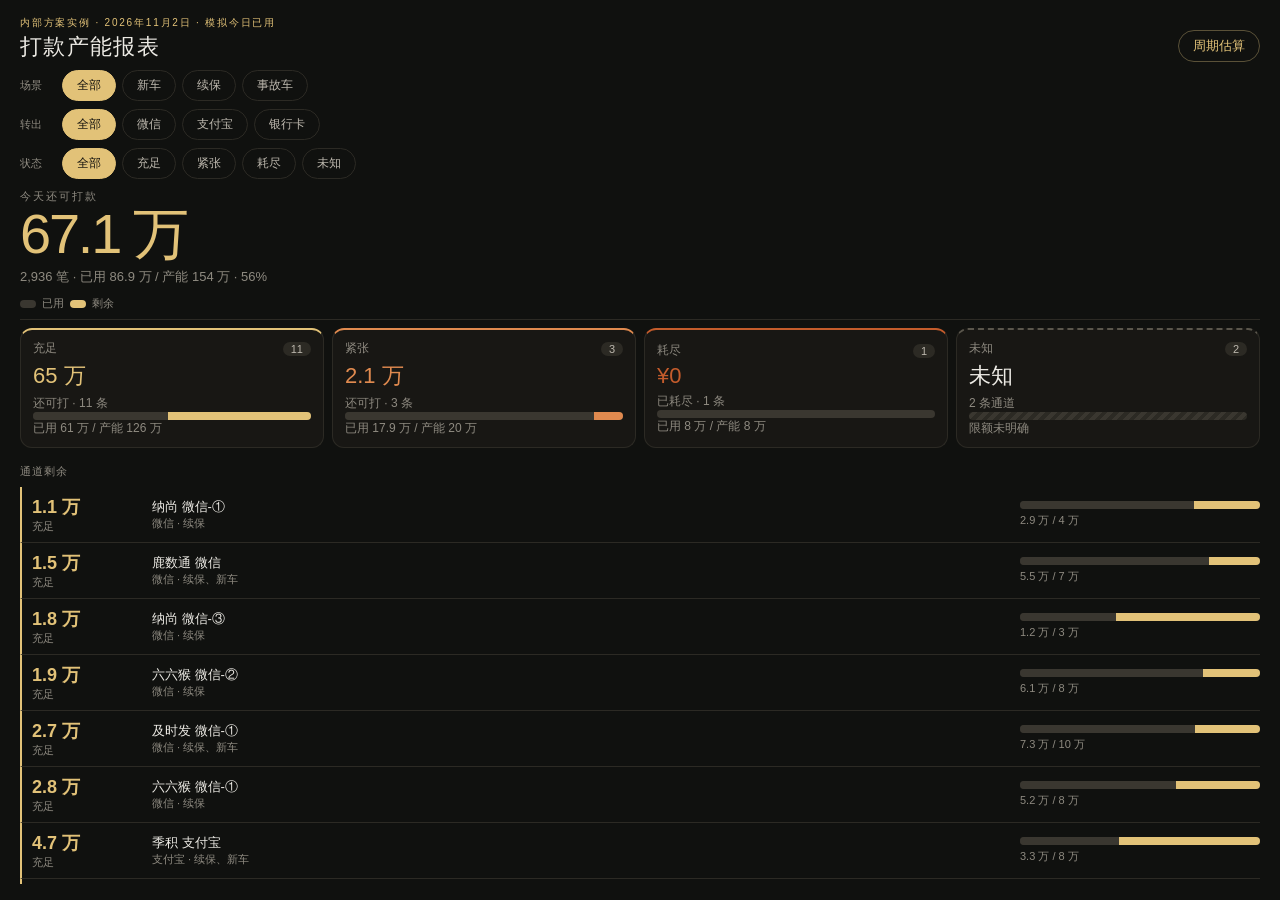
==== capacity.html @ 727f84fb "Publish capacity report with scene, method, and status filters. Co-authored-by: Cursor <cursoragent@" ====
<!DOCTYPE html>
<html lang="zh-CN">
<head>
  <meta charset="UTF-8" />
  <meta name="viewport" content="width=device-width, initial-scale=1" />
  <title>打款产能报表</title>
  <link rel="stylesheet" href="./styles.css?v=15" />
</head>
<body class="page-capacity">
  <header class="top">
    <div>
      <p class="kicker">内部方案实例 · 2026年11月2日 · 模拟今日已用</p>
      <h1>打款产能报表</h1>
    </div>
    <div class="top-actions">
      <a class="text-btn" href="./index.html">周期估算</a>
    </div>
  </header>

  <div class="cap-filters look-chips" id="cap-filters">
    <div class="filter-line">
      <span>场景</span>
      <div class="seg filter">
        <button type="button" data-scene="" class="on">全部</button>
        <button type="button" data-scene="新车">新车</button>
        <button type="button" data-scene="续保">续保</button>
        <button type="button" data-scene="事故车">事故车</button>
      </div>
    </div>
    <div class="filter-line">
      <span>转出</span>
      <div class="seg filter">
        <button type="button" data-method="" class="on">全部</button>
        <button type="button" data-method="微信">微信</button>
        <button type="button" data-method="支付宝">支付宝</button>
        <button type="button" data-method="银行卡">银行卡</button>
      </div>
    </div>
    <div class="filter-line">
      <span>状态</span>
      <div class="seg filter">
        <button type="button" data-status="" class="on">全部</button>
        <button type="button" data-status="充足">充足</button>
        <button type="button" data-status="紧张">紧张</button>
        <button type="button" data-status="耗尽">耗尽</button>
        <button type="button" data-status="未知">未知</button>
      </div>
    </div>
  </div>

  <div id="view" class="cap-view"></div>

  <script src="./capacity.js?v=16"></script>
</body>
</html>
---- styles.css ----
:root {
  --ink: #1c1916;
  --muted: #6b645c;
  --line: #ddd6cc;
  --paper: #f6f2ea;
  --card: #fffcf7;
  --teal: #0f6e6a;
  --warn: #8a3b12;
  --warn-bg: #f8ebe3;
  --fast: #0f6e6a;
  --slow: #8a3b12;
  --font: "PingFang SC", "Hiragino Sans GB", "Noto Sans SC", sans-serif;
}

* { box-sizing: border-box; }
html, body { height: 100%; margin: 0; overflow: hidden; }
body {
  font-family: var(--font);
  color: var(--ink);
  background: var(--paper);
  padding: 16px 20px 16px;
  display: flex;
  flex-direction: column;
  gap: 12px;
}

.top {
  flex: none;
  display: flex;
  justify-content: space-between;
  gap: 16px;
  align-items: flex-end;
}
.kicker {
  margin: 0 0 2px;
  font-size: 11px;
  letter-spacing: 0.08em;
  color: var(--teal);
}
.kicker.light { color: #9ec9c5; }
h1 {
  margin: 0;
  font-size: 22px;
  font-weight: 650;
  letter-spacing: -0.02em;
}

.text-btn {
  font: inherit;
  font-size: 13px;
  color: var(--teal);
  background: none;
  border: 1px solid var(--teal);
  padding: 6px 12px;
  cursor: pointer;
  white-space: nowrap;
}
.text-btn:hover { background: #eef6f5; }

.layout {
  flex: 1;
  min-height: 0;
  display: grid;
  grid-template-columns: 300px minmax(0, 1fr);
  gap: 12px;
  overflow: hidden;
}

.panel {
  background: var(--card);
  border: 1px solid var(--line);
  padding: 12px 14px;
}
.form-panel {
  min-height: 0;
  display: flex;
  flex-direction: column;
  overflow: hidden;
}
.panel h2, .dialog-bar h2 {
  margin: 0 0 8px;
  font-size: 13px;
  font-weight: 650;
  letter-spacing: 0.06em;
}

.seg.filter { display: flex; gap: 6px; margin-bottom: 8px; flex: none; }
.seg.filter button {
  flex: 1;
  font: inherit;
  font-size: 12px;
  border: 1px solid var(--line);
  background: #fff;
  color: var(--ink);
  padding: 6px 6px;
  cursor: pointer;
}
.seg.filter button.on {
  border-color: var(--teal);
  color: var(--teal);
  background: #eef6f5;
}

.grant-list {
  display: flex;
  flex-direction: column;
  gap: 5px;
  min-height: 0;
  overflow: auto;
}
.grant {
  text-align: left;
  font: inherit;
  border: 1px solid var(--line);
  background: #fff;
  padding: 8px 10px;
  cursor: pointer;
  color: inherit;
  width: 100%;
  flex: none;
}
.grant:hover { border-color: #c5ddd9; }
.grant.on {
  border-color: var(--teal);
  background: #f3faf8;
}
.g-top {
  display: flex;
  justify-content: space-between;
  gap: 8px;
  align-items: baseline;
}
.g-top strong { font-size: 13px; font-weight: 650; }
.g-meta {
  margin-top: 2px;
  font-size: 12px;
  color: var(--muted);
}
.status {
  font-size: 11px;
  padding: 1px 6px;
  border: 1px solid currentColor;
  white-space: nowrap;
}
.status.open { color: var(--warn); }
.status.paid { color: var(--teal); }

.results {
  min-width: 0;
  min-height: 0;
  display: flex;
  flex-direction: column;
  gap: 12px;
  overflow: hidden;
}

.user-card {
  flex: none;
  background: #17332f;
  color: #f4faf8;
  padding: 14px 18px 14px;
}
.user-card h2 {
  margin: 2px 0 6px;
  font-size: 26px;
  font-weight: 650;
  letter-spacing: -0.03em;
  line-height: 1.2;
}
.user-card p { margin: 0; }
#user-detail { color: #c5ddd9; font-size: 13px; line-height: 1.45; }

.internal-panel {
  flex: 1;
  min-height: 0;
  overflow: auto;
}

.lock-banner {
  display: flex;
  justify-content: space-between;
  gap: 12px;
  align-items: baseline;
  flex-wrap: wrap;
  padding: 8px 10px;
  background: #eef6f5;
  border: 1px solid #cfe3e0;
  margin-bottom: 10px;
  font-size: 13px;
}
.lock-banner strong { font-size: 14px; }
.lock-banner .meta { color: var(--muted); margin-top: 2px; }

.method-box {
  display: grid;
  grid-template-columns: repeat(auto-fit, minmax(140px, 1fr));
  gap: 8px;
  margin-bottom: 10px;
}
.method-card {
  border: 1px solid var(--line);
  padding: 8px 10px;
  font-size: 13px;
}
.method-card span {
  display: block;
  font-size: 11px;
  color: var(--muted);
  margin-bottom: 2px;
}
.method-card strong { font-size: 16px; }

.warn-banner {
  padding: 8px 10px;
  background: var(--warn-bg);
  color: var(--warn);
  margin-bottom: 10px;
  font-size: 13px;
  line-height: 1.5;
}

.schedule-wrap { margin-bottom: 10px; }
.amt { font-variant-numeric: tabular-nums; font-weight: 600; }
.nowrap { white-space: nowrap; }
.muted { color: var(--muted); }

.table-wrap { overflow: auto; }
table {
  width: 100%;
  border-collapse: collapse;
  font-size: 12px;
}
th, td {
  text-align: left;
  padding: 6px 8px;
  border-bottom: 1px solid var(--line);
  vertical-align: top;
}
th {
  font-size: 11px;
  font-weight: 550;
  color: var(--muted);
  background: #f3eee6;
}
td.num, th.num { font-variant-numeric: tabular-nums; white-space: nowrap; }
tr.locked td { background: #e7f2f0; }
tr.fast td { box-shadow: inset 3px 0 0 var(--fast); }
tr.slow td { box-shadow: inset 3px 0 0 var(--slow); }

.pill {
  display: inline-block;
  font-size: 11px;
  padding: 0 5px;
  border: 1px solid currentColor;
  margin-left: 6px;
  vertical-align: 1px;
}
.pill.fast { color: var(--fast); }
.pill.slow { color: var(--slow); }
.pill.lock { color: var(--teal); }

dialog {
  width: min(860px, calc(100vw - 48px));
  max-height: calc(100vh - 48px);
  border: 1px solid var(--line);
  background: var(--card);
  padding: 16px 18px 18px;
  color: inherit;
}
dialog::backdrop { background: rgb(28 25 22 / 0.45); }
.top-actions { display: flex; gap: 8px; align-items: center; }
a.text-btn { text-decoration: none; display: inline-block; }

.page-capacity { gap: 8px; }
body.page-capacity {
  background: #10110f;
  color: #eceae4;
  --ink: #eceae4;
  --muted: #8e8a80;
  --line: #2c2a24;
  --paper: #10110f;
  --card: #181714;
  --teal: #e2c278;
  --warn: #e08a4f;
  --fast: #e2c278;
  --slow: #e08a4f;
}
body.page-capacity .kicker {
  color: #e2c278;
  letter-spacing: 0.18em;
  text-transform: uppercase;
  font-size: 10px;
}
body.page-capacity h1 {
  font-weight: 500;
  letter-spacing: 0.06em;
}
body.page-capacity .text-btn {
  color: #e2c278;
  border-color: #5a5138;
  background: transparent;
  border-radius: 999px;
  padding: 6px 14px;
}
body.page-capacity .text-btn:hover { background: #241f16; }
body.page-capacity th { background: #181714; }
body.page-capacity .kpi-card.remain {
  background: #181714;
  color: #eceae4;
  border-color: #e2c278;
}
body.page-capacity .kpi-card.remain span,
body.page-capacity .kpi-card.remain em { color: #8e8a80; }
body.page-capacity .kpi-card.remain strong { color: #e2c278; }
body.page-capacity .mx-cell.st-紧张 { background: #2a1c14; }
body.page-capacity .mx-cell.st-耗尽 { background: #2a1612; }
body.page-capacity .mx-cell.st-充足 { background: #1c1a14; }
body.page-capacity .mx-cell.unk-cell,
body.page-capacity .mx-cell.empty-cell { background: #141310; }
body.page-capacity .bar { background: #2c2a24; }
body.page-capacity .bar i.unk {
  background: repeating-linear-gradient(-45deg, #2c2a24, #2c2a24 4px, #3a3730 4px, #3a3730 8px);
}
body.page-capacity tr.locked td { background: #241f16; }
body.page-capacity .seg.filter button {
  font: inherit;
  font-size: 12px;
  border: 1px solid #2c2a24;
  background: transparent;
  color: #bdb8ae;
  padding: 6px 14px;
  cursor: pointer;
  white-space: nowrap;
  border-radius: 999px;
}
body.page-capacity .seg.filter button.on {
  border-color: #e2c278;
  color: #16140f;
  background: #e2c278;
}
.cap-filters.look-chips {
  display: flex;
  flex-direction: column;
  gap: 8px;
}
.filter-line {
  display: flex;
  align-items: center;
  gap: 10px;
  min-width: 0;
}
.filter-line > span {
  flex: none;
  width: 32px;
  font-size: 11px;
  color: #8e8a80;
}
.filter-line .seg.filter { flex: 1; flex-wrap: wrap; margin: 0; }
.cap-view {
  flex: 1;
  min-height: 0;
  display: flex;
  flex-direction: column;
  gap: 8px;
  overflow: hidden;
}
.cap-note {
  flex: none;
  margin: 0;
  font-size: 12px;
  line-height: 1.45;
  color: var(--muted);
  max-width: 1180px;
}
.remain-hero { flex: none; }
.kpi-card.hero { padding: 14px 18px; }
.kpi-card.hero strong { font-size: 36px; letter-spacing: -0.04em; }
.method-remain-grid {
  flex: none;
  display: grid;
  grid-template-columns: repeat(4, minmax(0, 1fr));
  gap: 8px;
}
.method-remain {
  background: var(--card);
  border: 1px solid var(--line);
  padding: 10px 12px;
  font: inherit;
  color: inherit;
  text-align: left;
  width: 100%;
  cursor: pointer;
}
.method-remain.empty { cursor: default; opacity: 0.5; }
.method-remain.on { border-color: var(--teal); }
.method-remain span, .method-remain em, .method-remain p {
  display: block;
  font-size: 12px;
  color: var(--muted);
  font-style: normal;
  margin: 0;
}
.method-remain .st-head {
  display: flex;
  justify-content: space-between;
  align-items: center;
  gap: 8px;
}
.method-remain .st-head i {
  font-style: normal;
  font-size: 11px;
  background: #2c2a24;
  color: #bdb8ae;
  border-radius: 999px;
  padding: 1px 8px;
}
.method-remain strong {
  display: block;
  font-size: 22px;
  margin: 4px 0;
}
.bar-panel {
  flex: 1;
  min-height: 0;
  display: flex;
  flex-direction: column;
  overflow: hidden;
}
.bar-list { flex: 1; overflow: auto; }
.bar-row {
  display: grid;
  grid-template-columns: 108px minmax(160px, 1fr) minmax(120px, 240px);
  gap: 12px;
  align-items: center;
  padding: 8px 0;
  border-bottom: 1px solid var(--line);
}
.bar-name { font-size: 13px; }
.bar-name em { display: block; font-style: normal; font-size: 11px; color: var(--muted); }
.bar-left { text-align: left; font-size: 18px; font-weight: 650; font-variant-numeric: tabular-nums; }
.bar-left em { display: block; font-style: normal; font-size: 11px; font-weight: 400; color: var(--muted); }
.bar-track em { display: block; font-style: normal; font-size: 11px; color: var(--muted); margin-top: 4px; }
.bar.wide { width: auto; height: 8px; }
.mx-panel { flex: none; }
.mx-grid {
  display: grid;
  grid-template-columns: 72px repeat(3, minmax(0, 1fr));
  gap: 6px;
}
.mx-head, .mx-corner {
  font-size: 12px;
  color: var(--muted);
  padding: 6px 4px;
}
.mx-head.row { display: flex; align-items: center; }
.mx-cell {
  border: 1px solid var(--line);
  padding: 8px 10px;
  min-height: 88px;
}
.mx-cell span, .mx-cell em, .mx-cell p {
  display: block;
  font-size: 11px;
  color: var(--muted);
  margin: 0;
}
.mx-cell strong { display: block; font-size: 20px; margin: 4px 0 2px; }
.mx-cell.st-紧张 { background: #f8ebe3; }
.mx-cell.st-耗尽 { background: #f3e2d8; }
.mx-cell.st-充足 { background: #f3faf8; }
.mx-cell.unk-cell, .mx-cell.empty-cell { background: #f6f2ea; }
.cap-table-panel.slim { min-height: 140px; }
.board-sum {
  flex: none;
  margin: 0;
  font-size: 13px;
  color: var(--muted);
}
.board {
  flex: 1;
  min-height: 0;
  display: grid;
  grid-template-columns: repeat(4, minmax(0, 1fr));
  gap: 8px;
}
.board-col {
  background: var(--card);
  border: 1px solid var(--line);
  display: flex;
  flex-direction: column;
  min-height: 0;
  overflow: hidden;
}
.board-col h2 { padding: 10px 10px 6px; }
.board-stack { flex: 1; overflow: auto; padding: 0 8px 8px; display: flex; flex-direction: column; gap: 6px; }
.board-card {
  border: 1px solid var(--line);
  padding: 8px 8px 6px;
  background: #fff;
}
.board-card .left-num { display: block; font-size: 16px; margin: 4px 0 2px; }
.board-col.st-紧张 h2, .board-col.st-耗尽 h2 { color: var(--warn); }
.board-col.st-充足 h2 { color: var(--teal); }
.board-col.st-未知 h2 { color: var(--muted); }
.cap-filters {
  flex: none;
  display: flex;
  gap: 10px;
  flex-wrap: wrap;
}
.cap-filters .seg { margin: 0; width: auto; }
.cap-filters .seg button {
  flex: none;
  white-space: nowrap;
  padding: 6px 12px;
}
.kpi {
  flex: none;
  display: grid;
  grid-template-columns: repeat(4, minmax(0, 1fr));
  gap: 8px;
  max-width: 1180px;
}
.kpi-card {
  background: var(--card);
  border: 1px solid var(--line);
  padding: 10px 12px 8px;
}
.kpi-card span {
  display: block;
  font-size: 11px;
  color: var(--muted);
}
.kpi-card strong {
  display: block;
  margin: 4px 0 2px;
  font-size: 22px;
  font-weight: 650;
  letter-spacing: -0.03em;
}
.kpi-card em {
  font-style: normal;
  font-size: 11px;
  color: var(--muted);
}
.kpi-card.remain { background: #17332f; color: #f4faf8; border-color: #17332f; }
.kpi-card.remain span, .kpi-card.remain em { color: #9ec9c5; }

.break-grid {
  flex: none;
  display: grid;
  grid-template-columns: 1fr 1fr;
  gap: 8px;
  min-height: 0;
  max-width: 1180px;
}
.break-grid .panel { padding: 10px 12px; }
.cap-foot { margin: 6px 0 0; font-size: 11px; }
.cap-table-panel {
  flex: 1;
  min-height: 0;
  display: flex;
  flex-direction: column;
  max-width: 1180px;
  overflow: hidden;
}
.cap-table-panel .table-wrap { flex: 1; min-height: 0; }

.bar {
  height: 6px;
  background: #efe8dc;
  margin-bottom: 4px;
  width: 88px;
}
.bar i { display: block; height: 100%; background: var(--teal); }
.bar i.tight { background: var(--warn); }
.bar i.empty { background: #5c2210; width: 100% !important; }
.bar i.unk { width: 100%; background: repeating-linear-gradient(-45deg, #efe8dc, #efe8dc 4px, #e4d7c6 4px, #e4d7c6 8px); }
.st-label { font-size: 11px; }
.st-耗尽 .st-label { color: var(--warn); }
.st-紧张 .st-label { color: var(--warn); }
.st-充足 .st-label { color: var(--teal); }
.st-未知 td { color: var(--muted); }

@media (max-width: 960px) {
  .kpi, .break-grid { grid-template-columns: 1fr 1fr; }
}
@media (max-width: 860px) {
  .kpi { grid-template-columns: 1fr 1fr; }
  .break-grid { grid-template-columns: 1fr; }
}
.dialog-bar {
  display: flex;
  justify-content: space-between;
  gap: 16px;
  align-items: flex-start;
  margin-bottom: 12px;
}
.dialog-bar p {
  margin: 0;
  font-size: 12px;
  color: var(--muted);
}

.split-bar {
  display: flex;
  height: 8px;
  width: 100%;
  min-width: 0;
  background: #efe8dc;
  overflow: hidden;
}
.split-bar .used,
.split-bar .rest {
  height: 100%;
  min-width: 0;
  flex: 0 1 0;
}
.split-bar .used { background: #cbbfae; }
.split-bar .rest { background: var(--teal); }
.split-bar .rest.tight { background: var(--warn); min-width: 4px; }
.split-bar .rest.gone { flex: 0 0 0 !important; min-width: 0; }
.split-bar .unk {
  flex: 1;
  background: repeating-linear-gradient(-45deg, #efe8dc, #efe8dc 4px, #e4d7c6 4px, #e4d7c6 8px);
}

body[data-style="remain"] .remain-hero {
  padding: 2px 0 8px;
  border-bottom: 1px solid #2c2a24;
}
body[data-style="remain"] .hero-kicker {
  margin: 0;
  font-size: 11px;
  letter-spacing: 0.18em;
  text-transform: uppercase;
  color: #8e8a80;
}
body[data-style="remain"] .hero-num {
  margin: 2px 0 6px;
  font-size: 56px;
  font-weight: 500;
  letter-spacing: -0.04em;
  color: #e2c278;
  font-variant-numeric: tabular-nums;
  line-height: 1;
}
body[data-style="remain"] .hero-sub {
  margin: 0;
  font-size: 13px;
  color: #8e8a80;
}
body[data-style="remain"] .hero-legend {
  margin: 10px 0 0;
  font-size: 11px;
  color: #8e8a80;
  display: flex;
  align-items: center;
  gap: 6px;
}
body[data-style="remain"] .hero-legend i {
  display: inline-block;
  width: 16px;
  height: 8px;
  border-radius: 99px;
}
body[data-style="remain"] .hero-legend .lg-used { background: #3a3730; }
body[data-style="remain"] .hero-legend .lg-rest { background: #e2c278; }
body[data-style="remain"] .method-remain {
  background: #181714;
  border: 1px solid #2c2a24;
  border-radius: 12px;
  border-top-width: 2px;
}
body[data-style="remain"] .method-remain:hover:not(:disabled) { background: #1c1a16; }
body[data-style="remain"] .method-remain.st-充足 { border-top-color: #e2c278; }
body[data-style="remain"] .method-remain.st-紧张 { border-top-color: #e08a4f; }
body[data-style="remain"] .method-remain.st-耗尽 { border-top-color: #c45c2c; }
body[data-style="remain"] .method-remain.st-未知 { border-top-style: dashed; border-top-color: #5a564c; }
body[data-style="remain"] .method-remain.on { background: #1c1a16; }
body[data-style="remain"] .method-remain.st-耗尽.on { border-color: #c45c2c; }
body[data-style="remain"] .method-remain.st-紧张.on { border-color: #e08a4f; }
body[data-style="remain"] .method-remain.st-充足.on { border-color: #e2c278; }
body[data-style="remain"] .method-remain.st-未知.on { border-color: #5a564c; border-top-style: dashed; }
body[data-style="remain"] .method-remain.on .st-head i { background: #3a3730; color: #eceae4; }
body[data-style="remain"] .method-remain strong {
  color: #eceae4;
  font-weight: 500;
  font-variant-numeric: tabular-nums;
}
body[data-style="remain"] .method-remain.st-紧张 strong,
body[data-style="remain"] .bar-row.st-紧张 .bar-left { color: #e08a4f; }
body[data-style="remain"] .method-remain.st-耗尽 strong,
body[data-style="remain"] .bar-row.st-耗尽 .bar-left { color: #c45c2c; }
body[data-style="remain"] .method-remain.st-充足 strong,
body[data-style="remain"] .bar-row.st-充足 .bar-left { color: #e2c278; }
body[data-style="remain"] .bar-panel {
  background: transparent;
  border: 0;
  padding: 8px 0 0;
}
body[data-style="remain"] .bar-panel h2 {
  display: flex;
  align-items: center;
  gap: 10px;
  color: #8e8a80;
  font-weight: 500;
  letter-spacing: 0.08em;
  text-transform: uppercase;
  font-size: 11px;
}
body[data-style="remain"] .clear-status {
  font: inherit;
  font-size: 11px;
  letter-spacing: 0;
  text-transform: none;
  color: #e2c278;
  background: none;
  border: 0;
  cursor: pointer;
  padding: 0;
}
body[data-style="remain"] .clear-status:hover { color: #eceae4; }
body[data-style="remain"] .bar-row {
  border-bottom-color: #2c2a24;
  padding-left: 10px;
  border-left: 2px solid transparent;
}
body[data-style="remain"] .bar-row.st-耗尽 { border-left-color: #c45c2c; }
body[data-style="remain"] .bar-row.st-紧张 { border-left-color: #e08a4f; }
body[data-style="remain"] .bar-row.st-充足 { border-left-color: #e2c278; }
body[data-style="remain"] .bar-row.st-未知 { border-left-color: #5a564c; }
body[data-style="remain"] .split-bar {
  background: #2c2a24;
  height: 8px;
  border-radius: 99px;
}
body[data-style="remain"] .split-bar .used { background: #3a3730; }
body[data-style="remain"] .split-bar .rest { background: #e2c278; }
body[data-style="remain"] .split-bar .rest.tight { background: #e08a4f; }
body[data-style="remain"] .split-bar .unk {
  background: repeating-linear-gradient(-45deg, #2c2a24, #2c2a24 4px, #3a3730 4px, #3a3730 8px);
}

body[data-style="board"] .board-sum {
  display: flex;
  align-items: baseline;
  gap: 12px;
  font-size: 13px;
  color: #8e8a80;
}
body[data-style="board"] .board-sum b {
  font-size: 22px;
  color: #e2c278;
  font-weight: 500;
  font-variant-numeric: tabular-nums;
}
body[data-style="board"] .board { gap: 10px; }
body[data-style="board"] .board-col {
  background: #181714;
  border: 1px solid #2c2a24;
  border-radius: 14px;
  overflow: hidden;
}
body[data-style="board"] .board-col h2 {
  display: flex;
  justify-content: space-between;
  align-items: center;
  margin: 0;
  padding: 12px 14px;
  font-size: 13px;
  letter-spacing: 0.04em;
  font-weight: 550;
}
body[data-style="board"] .board-col h2 em {
  font-style: normal;
  font-size: 12px;
  background: rgb(255 255 255 / 0.12);
  border-radius: 999px;
  padding: 1px 8px;
}
body[data-style="board"] .board-col.st-耗尽 h2 { background: #3d1f1a; color: #f6d4ca; }
body[data-style="board"] .board-col.st-紧张 h2 { background: #4a2a14; color: #ffd2b0; }
body[data-style="board"] .board-col.st-充足 h2 { background: #2a2416; color: #e2c278; }
body[data-style="board"] .board-col.st-未知 h2 { background: #1c1c1c; color: #bdb8ae; }
body[data-style="board"] .board-stack {
  background: #141310;
  padding: 8px;
}
body[data-style="board"] .board-card {
  border: 1px solid #2c2a24;
  background: #1c1a16;
  border-radius: 12px;
  padding: 12px;
}
body[data-style="board"] .board-card .g-top span {
  font-size: 11px;
  background: #2c2a24;
  border-radius: 999px;
  padding: 2px 8px;
  color: #bdb8ae;
}
body[data-style="board"] .board-card .left-num {
  font-size: 22px;
  font-weight: 500;
  letter-spacing: -0.03em;
  font-variant-numeric: tabular-nums;
}
body[data-style="board"] .board-card .left-cap {
  margin: 0 0 8px;
  font-size: 11px;
  color: #8e8a80;
}
body[data-style="board"] .board-card .cap-line { margin: 0; }
body[data-style="board"] .board-col.st-耗尽 .left-num { color: #c45c2c; }
body[data-style="board"] .board-col.st-紧张 .left-num { color: #e08a4f; }
body[data-style="board"] .board-col.st-充足 .left-num { color: #e2c278; }
body[data-style="board"] .split-bar {
  height: 6px;
  border-radius: 99px;
  background: #2c2a24;
  margin: 2px 0 6px;
}
body[data-style="board"] .split-bar .used { background: #3a3730; }
body[data-style="board"] .split-bar .rest { background: #e2c278; }
body[data-style="board"] .split-bar .rest.tight { background: #e08a4f; }
body[data-style="board"] .split-bar .unk {
  background: repeating-linear-gradient(-45deg, #2c2a24, #2c2a24 4px, #3a3730 4px, #3a3730 8px);
}
@media (max-width: 1180px) {
  body[data-style="board"] .board {
    grid-template-columns: 1fr 1fr;
  }
}
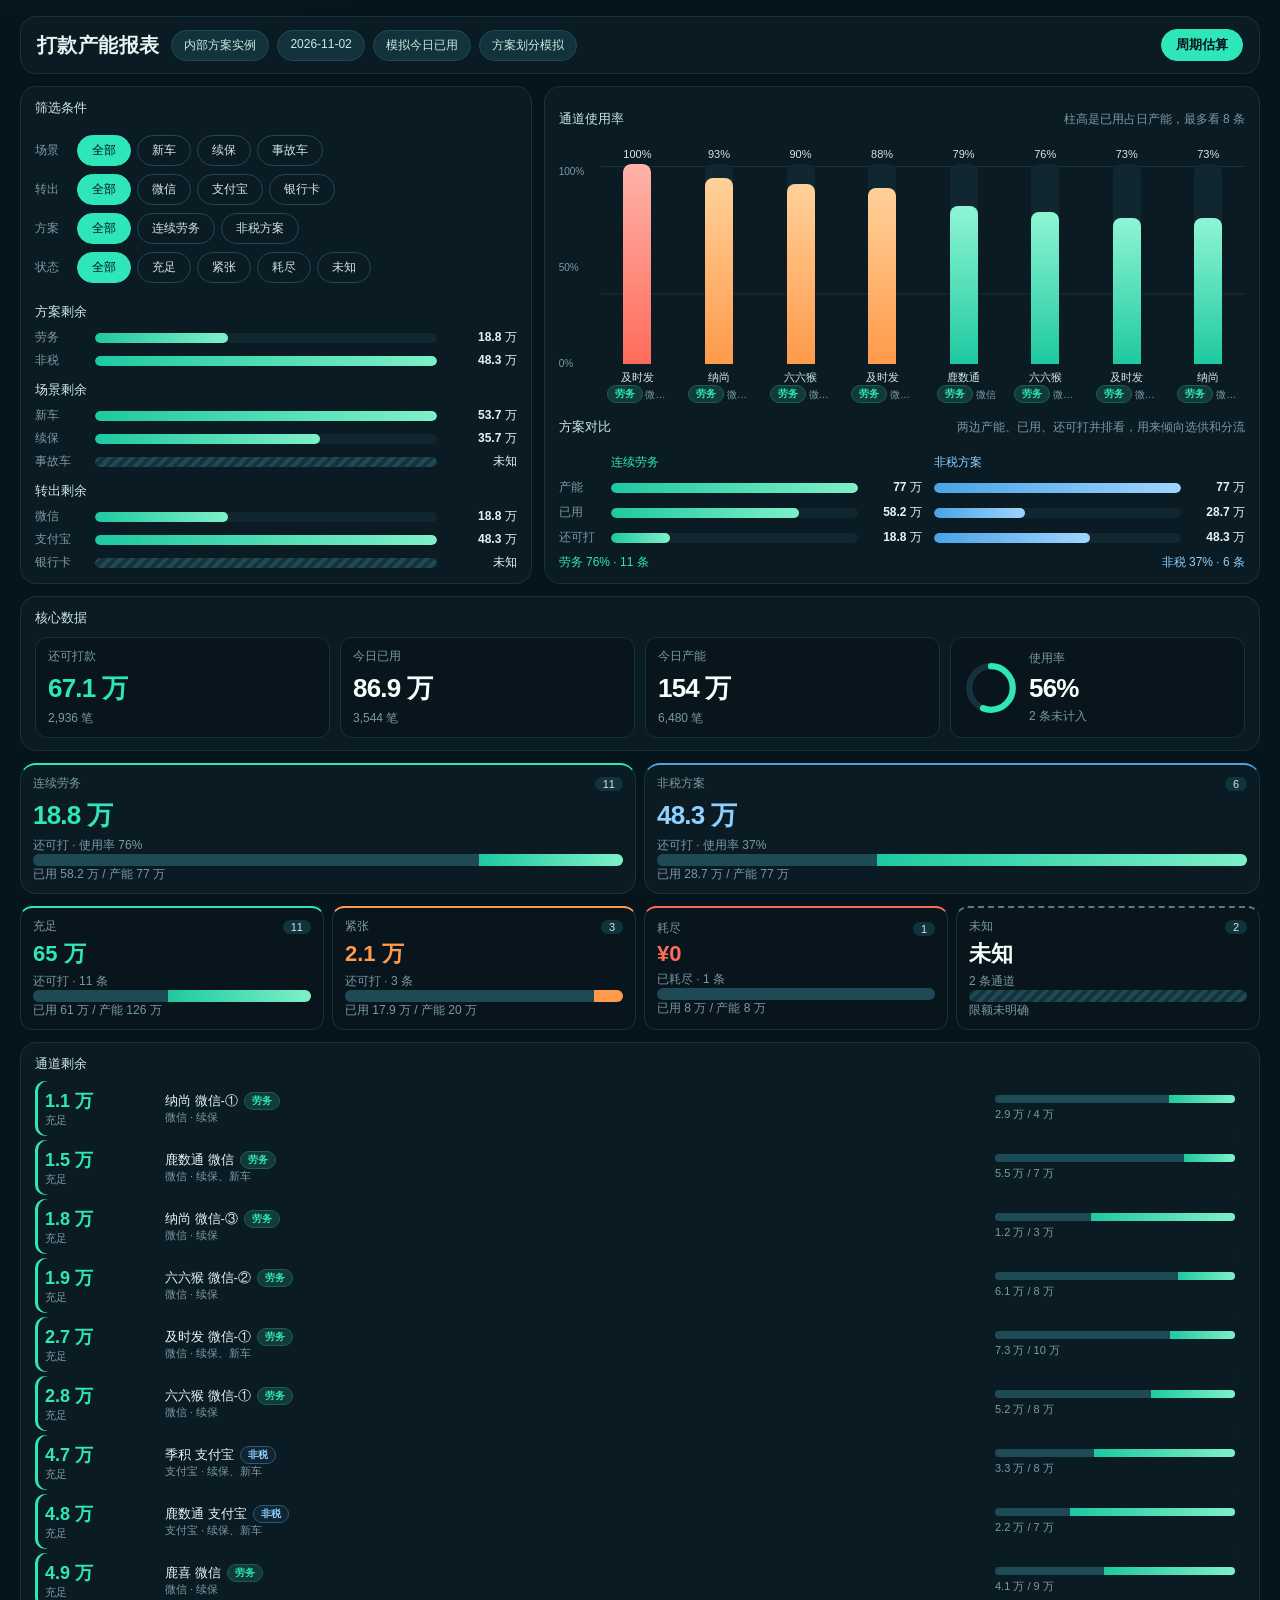
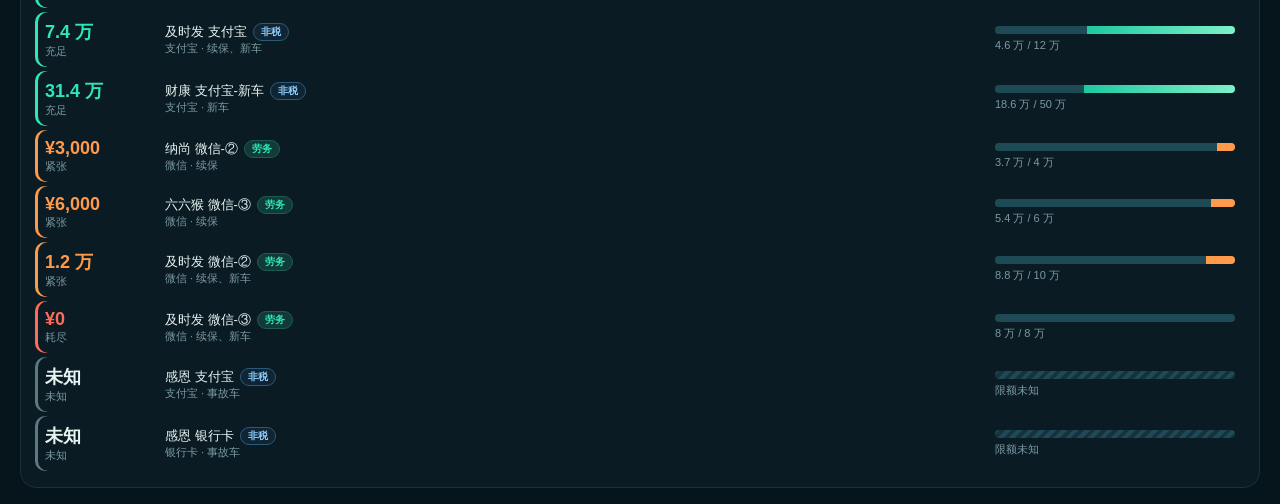
==== commit dae4255b: "Publish scheme tags, comparison charts, and aligned capacity layout." ====
--- a/capacity.html
+++ b/capacity.html
@@ -4,20 +4,23 @@
   <meta charset="UTF-8" />
   <meta name="viewport" content="width=device-width, initial-scale=1" />
   <title>打款产能报表</title>
-  <link rel="stylesheet" href="./styles.css?v=15" />
+  <link rel="stylesheet" href="./styles.css?v=25" />
 </head>
 <body class="page-capacity">
-  <header class="top">
-    <div>
-      <p class="kicker">内部方案实例 · 2026年11月2日 · 模拟今日已用</p>
-      <h1>打款产能报表</h1>
+  <header class="dash-top">
+    <h1>打款产能报表</h1>
+    <div class="dash-pills">
+      <span>内部方案实例</span>
+      <span>2026-11-02</span>
+      <span>模拟今日已用</span>
+      <span>方案划分模拟</span>
     </div>
-    <div class="top-actions">
-      <a class="text-btn" href="./index.html">周期估算</a>
-    </div>
+    <a class="text-btn" href="./index.html">周期估算</a>
   </header>
 
-  <div class="cap-filters look-chips" id="cap-filters">
+  <div class="dash-row">
+  <section class="dash-card cap-filters look-chips" id="cap-filters">
+    <p class="dash-label">筛选条件</p>
     <div class="filter-line">
       <span>场景</span>
       <div class="seg filter">
@@ -37,6 +40,14 @@
       </div>
     </div>
     <div class="filter-line">
+      <span>方案</span>
+      <div class="seg filter">
+        <button type="button" data-scheme="" class="on">全部</button>
+        <button type="button" data-scheme="连续劳务">连续劳务</button>
+        <button type="button" data-scheme="非税方案">非税方案</button>
+      </div>
+    </div>
+    <div class="filter-line">
       <span>状态</span>
       <div class="seg filter">
         <button type="button" data-status="" class="on">全部</button>
@@ -46,10 +57,13 @@
         <button type="button" data-status="未知">未知</button>
       </div>
     </div>
+    <div id="cap-split"></div>
+  </section>
+  <section class="dash-card" id="cap-chart"></section>
   </div>
 
   <div id="view" class="cap-view"></div>
 
-  <script src="./capacity.js?v=16"></script>
+  <script src="./capacity.js?v=25"></script>
 </body>
 </html>
--- a/styles.css
+++ b/styles.css
@@ -271,72 +271,421 @@
 .top-actions { display: flex; gap: 8px; align-items: center; }
 a.text-btn { text-decoration: none; display: inline-block; }
 
-.page-capacity { gap: 8px; }
+.page-capacity { gap: 12px; }
+html:has(body.page-capacity) {
+  height: auto;
+  overflow: auto;
+}
 body.page-capacity {
-  background: #10110f;
-  color: #eceae4;
-  --ink: #eceae4;
-  --muted: #8e8a80;
-  --line: #2c2a24;
-  --paper: #10110f;
-  --card: #181714;
-  --teal: #e2c278;
-  --warn: #e08a4f;
-  --fast: #e2c278;
-  --slow: #e08a4f;
-}
-body.page-capacity .kicker {
-  color: #e2c278;
-  letter-spacing: 0.18em;
-  text-transform: uppercase;
-  font-size: 10px;
-}
-body.page-capacity h1 {
-  font-weight: 500;
-  letter-spacing: 0.06em;
+  height: auto;
+  min-height: 100%;
+  overflow: auto;
+  background:
+    radial-gradient(900px 420px at 12% -10%, #123a44 0%, transparent 55%),
+    #06141c;
+  color: #e8f4f2;
+  --ink: #e8f4f2;
+  --muted: #7a9aa3;
+  --line: #16323c;
+  --paper: #06141c;
+  --card: #0b1b24;
+  --teal: #2ee6b8;
+  --warn: #ff9a4a;
+  --fast: #2ee6b8;
+  --slow: #ff9a4a;
+}
+body.page-capacity .dash-top {
+  flex: none;
+  display: flex;
+  align-items: center;
+  gap: 12px;
+  background: #0b1b24;
+  border: 1px solid #16323c;
+  border-radius: 16px;
+  padding: 12px 16px;
+}
+body.page-capacity .dash-top h1 {
+  margin: 0;
+  font-size: 20px;
+  font-weight: 650;
+  letter-spacing: 0.02em;
+}
+body.page-capacity .dash-pills {
+  display: flex;
+  flex-wrap: wrap;
+  gap: 8px;
+  flex: 1;
+}
+body.page-capacity .dash-pills span {
+  font-size: 12px;
+  color: #cfe8e4;
+  background: #12333c;
+  border: 1px solid #1d4a55;
+  border-radius: 999px;
+  padding: 6px 12px;
 }
 body.page-capacity .text-btn {
-  color: #e2c278;
-  border-color: #5a5138;
-  background: transparent;
+  color: #06141c;
+  border-color: #2ee6b8;
+  background: #2ee6b8;
   border-radius: 999px;
   padding: 6px 14px;
-}
-body.page-capacity .text-btn:hover { background: #241f16; }
-body.page-capacity th { background: #181714; }
+  font-weight: 600;
+}
+body.page-capacity .text-btn:hover { background: #5ff0cc; }
+body.page-capacity .dash-card {
+  background: #0b1b24;
+  border: 1px solid #16323c;
+  border-radius: 16px;
+  padding: 12px 14px;
+}
+body.page-capacity .dash-label {
+  margin: 0 0 10px;
+  font-size: 13px;
+  color: #cfe8e4;
+}
+body.page-capacity .dash-kpi-grid {
+  display: grid;
+  grid-template-columns: repeat(4, minmax(0, 1fr));
+  gap: 10px;
+}
+body.page-capacity .dash-kpi-grid article {
+  background: #08151c;
+  border: 1px solid #16323c;
+  border-radius: 12px;
+  padding: 10px 12px;
+}
+body.page-capacity .dash-kpi-grid span,
+body.page-capacity .dash-kpi-grid em {
+  display: block;
+  font-size: 12px;
+  color: #7a9aa3;
+  font-style: normal;
+}
+body.page-capacity .dash-kpi-grid strong {
+  display: block;
+  margin: 6px 0 4px;
+  font-size: 26px;
+  font-weight: 650;
+  letter-spacing: -0.03em;
+  font-variant-numeric: tabular-nums;
+  color: #f4fffc;
+}
+body.page-capacity .dash-kpi-grid article:first-child strong { color: #2ee6b8; }
+body.page-capacity .dash-row {
+  flex: none;
+  display: grid;
+  grid-template-columns: minmax(280px, 1fr) minmax(360px, 1.4fr);
+  gap: 12px;
+  min-height: 0;
+}
+body.page-capacity .dash-row > .dash-card { min-height: 0; }
+body.page-capacity .dash-row { align-items: stretch; }
+body.page-capacity #cap-filters { height: max-content; }
+body.page-capacity #cap-chart {
+  display: grid;
+  grid-template-rows: minmax(168px, 1fr) auto;
+  min-height: 0;
+}
+body.page-capacity #cap-chart .chart-block {
+  display: flex;
+  flex-direction: column;
+  min-height: 0;
+}
+body.page-capacity #cap-split { margin-top: 4px; }
+body.page-capacity #cap-split .chart-sub:first-child { margin-top: 8px; }
+body.page-capacity .kpi-rate {
+  display: flex;
+  align-items: center;
+  gap: 10px;
+}
+body.page-capacity .donut {
+  width: 56px;
+  height: 56px;
+  flex: none;
+  transform: rotate(-90deg);
+}
+body.page-capacity .donut-bg,
+body.page-capacity .donut-val {
+  fill: none;
+  stroke-width: 4;
+}
+body.page-capacity .donut-bg { stroke: #16323c; }
+body.page-capacity .donut-val {
+  stroke: #2ee6b8;
+  stroke-linecap: round;
+}
+body.page-capacity .chart-head {
+  display: flex;
+  justify-content: space-between;
+  align-items: baseline;
+  gap: 12px;
+  flex: none;
+}
+body.page-capacity .chart-head .dash-label { margin: 0; }
+body.page-capacity .chart-head .muted { font-size: 12px; }
+body.page-capacity .chart-sub { margin: 12px 0 8px; }
+body.page-capacity .vbars-wrap {
+  display: grid;
+  grid-template-columns: 36px 1fr;
+  gap: 6px;
+  flex: 1 1 auto;
+  height: auto;
+  min-height: 168px;
+  margin: 8px 0 4px;
+}
+body.page-capacity .vbars-y {
+  display: flex;
+  flex-direction: column;
+  justify-content: space-between;
+  font-size: 10px;
+  color: #7a9aa3;
+  padding: 18px 0 34px;
+}
+body.page-capacity .vbars {
+  display: flex;
+  align-items: stretch;
+  gap: 8px;
+  min-width: 0;
+  background-image: linear-gradient(#16323c 1px, transparent 1px);
+  background-size: 100% 50%;
+  background-position: 0 18px;
+}
+body.page-capacity .vbar {
+  flex: 1;
+  min-width: 0;
+  display: flex;
+  flex-direction: column;
+  align-items: center;
+}
+body.page-capacity .vbar span {
+  font-size: 11px;
+  color: #cfe8e4;
+  margin-bottom: 4px;
+}
+body.page-capacity .vbar-col {
+  flex: 1;
+  width: 28px;
+  background: #102630;
+  border-radius: 8px 8px 0 0;
+  display: flex;
+  align-items: flex-end;
+  overflow: hidden;
+}
+body.page-capacity .vbar-col i {
+  display: block;
+  width: 100%;
+  background: linear-gradient(180deg, #8ff5d4, #1ec9a0);
+  border-radius: 8px 8px 0 0;
+}
+body.page-capacity .vbar.sch-连续劳务 .vbar-col i { background: linear-gradient(180deg, #8ff5d4, #1ec9a0); }
+body.page-capacity .vbar.sch-非税方案 .vbar-col i { background: linear-gradient(180deg, #9fd4ff, #4aa3e6); }
+body.page-capacity .vbar.st-紧张.sch-连续劳务 .vbar-col i { background: linear-gradient(180deg, #ffd19a, #ff9a4a); }
+body.page-capacity .vbar.st-紧张.sch-非税方案 .vbar-col i { background: linear-gradient(180deg, #9fd4ff, #4aa3e6); }
+body.page-capacity .vbar.st-耗尽 .vbar-col i { background: linear-gradient(180deg, #ffb3aa, #ff6b5a); }
+body.page-capacity .vbar em,
+body.page-capacity .vbar b {
+  display: block;
+  font-style: normal;
+  font-weight: 400;
+  text-align: center;
+  max-width: 100%;
+  overflow: hidden;
+  text-overflow: ellipsis;
+  white-space: nowrap;
+}
+body.page-capacity .vbar em { margin-top: 6px; font-size: 11px; color: #cfe8e4; }
+body.page-capacity .vbar b { font-size: 10px; color: #7a9aa3; }
+body.page-capacity .hbar-list { display: flex; flex-direction: column; gap: 6px; }
+body.page-capacity .hbar {
+  display: grid;
+  grid-template-columns: 52px 1fr 72px;
+  gap: 8px;
+  align-items: center;
+  font-size: 12px;
+}
+body.page-capacity .hbar span { color: #7a9aa3; }
+body.page-capacity .hbar strong {
+  text-align: right;
+  font-weight: 550;
+  font-variant-numeric: tabular-nums;
+}
+body.page-capacity .hbar-track {
+  height: 10px;
+  background: #102630;
+  border-radius: 99px;
+  overflow: hidden;
+}
+body.page-capacity .hbar-track i {
+  display: block;
+  height: 100%;
+  background: linear-gradient(90deg, #1ec9a0, #7ff0c8);
+  border-radius: 99px;
+}
+body.page-capacity .hbar.st-紧张 .hbar-track i { background: #ff9a4a; }
+body.page-capacity .hbar.st-耗尽 .hbar-track i { background: #ff6b5a; }
+body.page-capacity .hbar.st-未知 .hbar-track i.unk {
+  width: 100%;
+  background: repeating-linear-gradient(-45deg, #16323c, #16323c 4px, #1d4a55 4px, #1d4a55 8px);
+}
+body[data-style="remain"] .method-remain .split-bar,
+body.page-capacity .scheme-card .split-bar { height: 12px; }
+body.page-capacity .scheme-tag {
+  display: inline-block;
+  margin-left: 6px;
+  padding: 1px 7px;
+  border-radius: 999px;
+  font-size: 10px;
+  font-style: normal;
+  font-weight: 600;
+  line-height: 1.4;
+  vertical-align: 1px;
+}
+body.page-capacity .scheme-tag.sch-连续劳务 {
+  color: #2ee6b8;
+  background: #123a36;
+  border: 1px solid #1d5c52;
+}
+body.page-capacity .scheme-tag.sch-非税方案 {
+  color: #8fd0ff;
+  background: #102433;
+  border: 1px solid #2a5a78;
+}
+body.page-capacity .scheme-card-grid {
+  flex: none;
+  display: grid;
+  grid-template-columns: 1fr 1fr;
+  gap: 8px;
+}
+body.page-capacity .scheme-card {
+  background: #0b1b24;
+  border: 1px solid #16323c;
+  border-radius: 16px;
+  padding: 10px 12px;
+  font: inherit;
+  color: inherit;
+  text-align: left;
+  width: 100%;
+  cursor: pointer;
+}
+body.page-capacity .scheme-card.empty { cursor: default; opacity: 0.5; }
+body.page-capacity .scheme-card.sch-连续劳务 { border-top: 2px solid #2ee6b8; }
+body.page-capacity .scheme-card.sch-非税方案 { border-top: 2px solid #4aa3e6; }
+body.page-capacity .scheme-card.on.sch-连续劳务 { box-shadow: inset 0 0 0 1px #2ee6b8; }
+body.page-capacity .scheme-card.on.sch-非税方案 { box-shadow: inset 0 0 0 1px #4aa3e6; }
+body.page-capacity .scheme-card .st-head,
+body.page-capacity .scheme-card em,
+body.page-capacity .scheme-card p {
+  display: flex;
+  justify-content: space-between;
+  align-items: center;
+  gap: 8px;
+  margin: 0;
+  font-size: 12px;
+  font-style: normal;
+  color: #7a9aa3;
+}
+body.page-capacity .scheme-card .st-head i {
+  font-style: normal;
+  font-size: 11px;
+  background: #12333c;
+  color: #cfe8e4;
+  border-radius: 999px;
+  padding: 1px 8px;
+}
+body.page-capacity .scheme-card strong {
+  display: block;
+  margin: 6px 0 4px;
+  font-size: 26px;
+  font-weight: 650;
+  letter-spacing: -0.03em;
+  font-variant-numeric: tabular-nums;
+}
+body.page-capacity .scheme-card.sch-连续劳务 strong { color: #2ee6b8; }
+body.page-capacity .scheme-card.sch-非税方案 strong { color: #8fd0ff; }
+body.page-capacity .scheme-card em,
+body.page-capacity .scheme-card p { display: block; }
+body.page-capacity .scheme-pair { display: flex; flex-direction: column; gap: 8px; margin-top: 6px; flex: none; }
+body.page-capacity .scheme-rate { flex: none; }
+body.page-capacity .pair-row {
+  display: grid;
+  grid-template-columns: 44px 1fr;
+  gap: 8px;
+  align-items: center;
+  font-size: 12px;
+}
+body.page-capacity .pair-row > span { color: #7a9aa3; }
+body.page-capacity .pair-bars { display: grid; grid-template-columns: 1fr 1fr; gap: 12px; min-width: 0; }
+body.page-capacity .pair-bar {
+  display: grid;
+  grid-template-columns: 1fr 56px;
+  gap: 8px;
+  align-items: center;
+  min-width: 0;
+}
+body.page-capacity .pair-bar b {
+  text-align: right;
+  font-weight: 550;
+  font-variant-numeric: tabular-nums;
+}
+body.page-capacity .pair-head em {
+  font-style: normal;
+  font-size: 12px;
+}
+body.page-capacity .pair-head em.sch-连续劳务,
+body.page-capacity .scheme-rate .sch-连续劳务 { color: #2ee6b8; }
+body.page-capacity .pair-head em.sch-非税方案,
+body.page-capacity .scheme-rate .sch-非税方案 { color: #8fd0ff; }
+body.page-capacity .pair-bar.sch-连续劳务 .hbar-track i { background: linear-gradient(90deg, #1ec9a0, #7ff0c8); }
+body.page-capacity .pair-bar.sch-非税方案 .hbar-track i { background: linear-gradient(90deg, #4aa3e6, #9fd4ff); }
+body.page-capacity .scheme-rate {
+  display: flex;
+  justify-content: space-between;
+  gap: 12px;
+  margin: 8px 0 0;
+  font-size: 12px;
+}
+@media (max-width: 980px) {
+  body.page-capacity .scheme-card-grid { grid-template-columns: 1fr; }
+}
+@media (max-width: 980px) {
+  body.page-capacity .dash-row,
+  body.page-capacity .dash-kpi-grid { grid-template-columns: 1fr; }
+}
+body.page-capacity th { background: #0b1b24; }
 body.page-capacity .kpi-card.remain {
-  background: #181714;
-  color: #eceae4;
-  border-color: #e2c278;
+  background: #0b1b24;
+  color: #e8f4f2;
+  border-color: #2ee6b8;
 }
 body.page-capacity .kpi-card.remain span,
-body.page-capacity .kpi-card.remain em { color: #8e8a80; }
-body.page-capacity .kpi-card.remain strong { color: #e2c278; }
-body.page-capacity .mx-cell.st-紧张 { background: #2a1c14; }
-body.page-capacity .mx-cell.st-耗尽 { background: #2a1612; }
-body.page-capacity .mx-cell.st-充足 { background: #1c1a14; }
+body.page-capacity .kpi-card.remain em { color: #7a9aa3; }
+body.page-capacity .kpi-card.remain strong { color: #2ee6b8; }
+body.page-capacity .mx-cell.st-紧张 { background: #2a2114; }
+body.page-capacity .mx-cell.st-耗尽 { background: #241614; }
+body.page-capacity .mx-cell.st-充足 { background: #102820; }
 body.page-capacity .mx-cell.unk-cell,
-body.page-capacity .mx-cell.empty-cell { background: #141310; }
-body.page-capacity .bar { background: #2c2a24; }
+body.page-capacity .mx-cell.empty-cell { background: #0b1b24; }
+body.page-capacity .bar { background: #16323c; }
 body.page-capacity .bar i.unk {
-  background: repeating-linear-gradient(-45deg, #2c2a24, #2c2a24 4px, #3a3730 4px, #3a3730 8px);
-}
-body.page-capacity tr.locked td { background: #241f16; }
+  background: repeating-linear-gradient(-45deg, #16323c, #16323c 4px, #1d4a55 4px, #1d4a55 8px);
+}
+body.page-capacity tr.locked td { background: #12333c; }
 body.page-capacity .seg.filter button {
   font: inherit;
   font-size: 12px;
-  border: 1px solid #2c2a24;
-  background: transparent;
-  color: #bdb8ae;
+  border: 1px solid #1d4a55;
+  background: #0b1b24;
+  color: #cfe8e4;
   padding: 6px 14px;
   cursor: pointer;
   white-space: nowrap;
   border-radius: 999px;
 }
 body.page-capacity .seg.filter button.on {
-  border-color: #e2c278;
-  color: #16140f;
-  background: #e2c278;
+  border-color: #2ee6b8;
+  color: #06141c;
+  background: #2ee6b8;
 }
 .cap-filters.look-chips {
   display: flex;
@@ -352,8 +701,8 @@
 .filter-line > span {
   flex: none;
   width: 32px;
-  font-size: 11px;
-  color: #8e8a80;
+  font-size: 12px;
+  color: #7a9aa3;
 }
 .filter-line .seg.filter { flex: 1; flex-wrap: wrap; margin: 0; }
 .cap-view {
@@ -361,9 +710,15 @@
   min-height: 0;
   display: flex;
   flex-direction: column;
-  gap: 8px;
+  gap: 12px;
   overflow: hidden;
 }
+body.page-capacity .cap-view,
+body.page-capacity .bar-panel {
+  overflow: visible;
+  flex: none;
+}
+body.page-capacity .bar-list { overflow: visible; }
 .cap-note {
   flex: none;
   margin: 0;
@@ -625,121 +980,86 @@
   background: repeating-linear-gradient(-45deg, #efe8dc, #efe8dc 4px, #e4d7c6 4px, #e4d7c6 8px);
 }
 
-body[data-style="remain"] .remain-hero {
-  padding: 2px 0 8px;
-  border-bottom: 1px solid #2c2a24;
-}
-body[data-style="remain"] .hero-kicker {
-  margin: 0;
-  font-size: 11px;
-  letter-spacing: 0.18em;
-  text-transform: uppercase;
-  color: #8e8a80;
-}
-body[data-style="remain"] .hero-num {
-  margin: 2px 0 6px;
-  font-size: 56px;
-  font-weight: 500;
-  letter-spacing: -0.04em;
-  color: #e2c278;
+body[data-style="remain"] .method-remain {
+  background: #08151c;
+  border: 1px solid #16323c;
+  border-radius: 12px;
+}
+body[data-style="remain"] .method-remain:hover:not(:disabled) { background: #102630; }
+body[data-style="remain"] .method-remain.st-充足 { border-top: 2px solid #2ee6b8; }
+body[data-style="remain"] .method-remain.st-紧张 { border-top: 2px solid #ff9a4a; }
+body[data-style="remain"] .method-remain.st-耗尽 { border-top: 2px solid #ff6b5a; }
+body[data-style="remain"] .method-remain.st-未知 { border-top: 2px dashed #5d7a82; }
+body[data-style="remain"] .method-remain.on {
+  background: #13343d;
+  border-color: #2ee6b8;
+}
+body[data-style="remain"] .method-remain .st-head i {
+  background: #12333c;
+  color: #cfe8e4;
+}
+body[data-style="remain"] .method-remain strong {
+  color: #f4fffc;
+  font-weight: 650;
   font-variant-numeric: tabular-nums;
-  line-height: 1;
-}
-body[data-style="remain"] .hero-sub {
-  margin: 0;
+}
+body[data-style="remain"] .method-remain.st-紧张 strong,
+body[data-style="remain"] .bar-row.st-紧张 .bar-left { color: #ff9a4a; }
+body[data-style="remain"] .method-remain.st-耗尽 strong,
+body[data-style="remain"] .bar-row.st-耗尽 .bar-left { color: #ff6b5a; }
+body[data-style="remain"] .method-remain.st-充足 strong,
+body[data-style="remain"] .bar-row.st-充足 .bar-left { color: #2ee6b8; }
+body[data-style="remain"] .bar-panel {
+  min-height: 0;
+  padding: 12px 14px;
+}
+body[data-style="remain"] .bar-panel h2 {
+  display: flex;
+  align-items: center;
+  gap: 10px;
+  color: #cfe8e4;
+  font-weight: 550;
+  letter-spacing: 0;
+  text-transform: none;
   font-size: 13px;
-  color: #8e8a80;
-}
-body[data-style="remain"] .hero-legend {
-  margin: 10px 0 0;
-  font-size: 11px;
-  color: #8e8a80;
-  display: flex;
-  align-items: center;
-  gap: 6px;
-}
-body[data-style="remain"] .hero-legend i {
-  display: inline-block;
-  width: 16px;
+  margin: 0 0 8px;
+}
+body[data-style="remain"] .clear-status {
+  font: inherit;
+  font-size: 12px;
+  letter-spacing: 0;
+  text-transform: none;
+  color: #06141c;
+  background: #2ee6b8;
+  border: 0;
+  border-radius: 999px;
+  cursor: pointer;
+  padding: 3px 10px;
+}
+body[data-style="remain"] .clear-status:hover { background: #5ff0cc; }
+body[data-style="remain"] .bar-row {
+  border-bottom: 0;
+  border-radius: 10px;
+  padding: 8px 10px;
+  margin-bottom: 4px;
+}
+body[data-style="remain"] .bar-row:hover { background: #13343d; }
+body[data-style="remain"] .bar-row.st-耗尽 { box-shadow: inset 3px 0 0 #ff6b5a; }
+body[data-style="remain"] .bar-row.st-紧张 { box-shadow: inset 3px 0 0 #ff9a4a; }
+body[data-style="remain"] .bar-row.st-充足 { box-shadow: inset 3px 0 0 #2ee6b8; }
+body[data-style="remain"] .bar-row.st-未知 { box-shadow: inset 3px 0 0 #5d7a82; }
+body[data-style="remain"] .split-bar {
+  background: #16323c;
   height: 8px;
   border-radius: 99px;
 }
-body[data-style="remain"] .hero-legend .lg-used { background: #3a3730; }
-body[data-style="remain"] .hero-legend .lg-rest { background: #e2c278; }
-body[data-style="remain"] .method-remain {
-  background: #181714;
-  border: 1px solid #2c2a24;
-  border-radius: 12px;
-  border-top-width: 2px;
-}
-body[data-style="remain"] .method-remain:hover:not(:disabled) { background: #1c1a16; }
-body[data-style="remain"] .method-remain.st-充足 { border-top-color: #e2c278; }
-body[data-style="remain"] .method-remain.st-紧张 { border-top-color: #e08a4f; }
-body[data-style="remain"] .method-remain.st-耗尽 { border-top-color: #c45c2c; }
-body[data-style="remain"] .method-remain.st-未知 { border-top-style: dashed; border-top-color: #5a564c; }
-body[data-style="remain"] .method-remain.on { background: #1c1a16; }
-body[data-style="remain"] .method-remain.st-耗尽.on { border-color: #c45c2c; }
-body[data-style="remain"] .method-remain.st-紧张.on { border-color: #e08a4f; }
-body[data-style="remain"] .method-remain.st-充足.on { border-color: #e2c278; }
-body[data-style="remain"] .method-remain.st-未知.on { border-color: #5a564c; border-top-style: dashed; }
-body[data-style="remain"] .method-remain.on .st-head i { background: #3a3730; color: #eceae4; }
-body[data-style="remain"] .method-remain strong {
-  color: #eceae4;
-  font-weight: 500;
-  font-variant-numeric: tabular-nums;
-}
-body[data-style="remain"] .method-remain.st-紧张 strong,
-body[data-style="remain"] .bar-row.st-紧张 .bar-left { color: #e08a4f; }
-body[data-style="remain"] .method-remain.st-耗尽 strong,
-body[data-style="remain"] .bar-row.st-耗尽 .bar-left { color: #c45c2c; }
-body[data-style="remain"] .method-remain.st-充足 strong,
-body[data-style="remain"] .bar-row.st-充足 .bar-left { color: #e2c278; }
-body[data-style="remain"] .bar-panel {
-  background: transparent;
-  border: 0;
-  padding: 8px 0 0;
-}
-body[data-style="remain"] .bar-panel h2 {
-  display: flex;
-  align-items: center;
-  gap: 10px;
-  color: #8e8a80;
-  font-weight: 500;
-  letter-spacing: 0.08em;
-  text-transform: uppercase;
-  font-size: 11px;
-}
-body[data-style="remain"] .clear-status {
-  font: inherit;
-  font-size: 11px;
-  letter-spacing: 0;
-  text-transform: none;
-  color: #e2c278;
-  background: none;
-  border: 0;
-  cursor: pointer;
-  padding: 0;
-}
-body[data-style="remain"] .clear-status:hover { color: #eceae4; }
-body[data-style="remain"] .bar-row {
-  border-bottom-color: #2c2a24;
-  padding-left: 10px;
-  border-left: 2px solid transparent;
-}
-body[data-style="remain"] .bar-row.st-耗尽 { border-left-color: #c45c2c; }
-body[data-style="remain"] .bar-row.st-紧张 { border-left-color: #e08a4f; }
-body[data-style="remain"] .bar-row.st-充足 { border-left-color: #e2c278; }
-body[data-style="remain"] .bar-row.st-未知 { border-left-color: #5a564c; }
-body[data-style="remain"] .split-bar {
-  background: #2c2a24;
-  height: 8px;
-  border-radius: 99px;
-}
-body[data-style="remain"] .split-bar .used { background: #3a3730; }
-body[data-style="remain"] .split-bar .rest { background: #e2c278; }
-body[data-style="remain"] .split-bar .rest.tight { background: #e08a4f; }
+body[data-style="remain"] .split-bar .used { background: #1d4a55; }
+body[data-style="remain"] .split-bar .rest {
+  background: linear-gradient(90deg, #1ec9a0, #7ff0c8);
+}
+body[data-style="remain"] .split-bar .rest.tight { background: #ff9a4a; }
 body[data-style="remain"] .split-bar .unk {
-  background: repeating-linear-gradient(-45deg, #2c2a24, #2c2a24 4px, #3a3730 4px, #3a3730 8px);
+  background: repeating-linear-gradient(-45deg, #16323c, #16323c 4px, #1d4a55 4px, #1d4a55 8px);
 }
 
 body[data-style="board"] .board-sum {
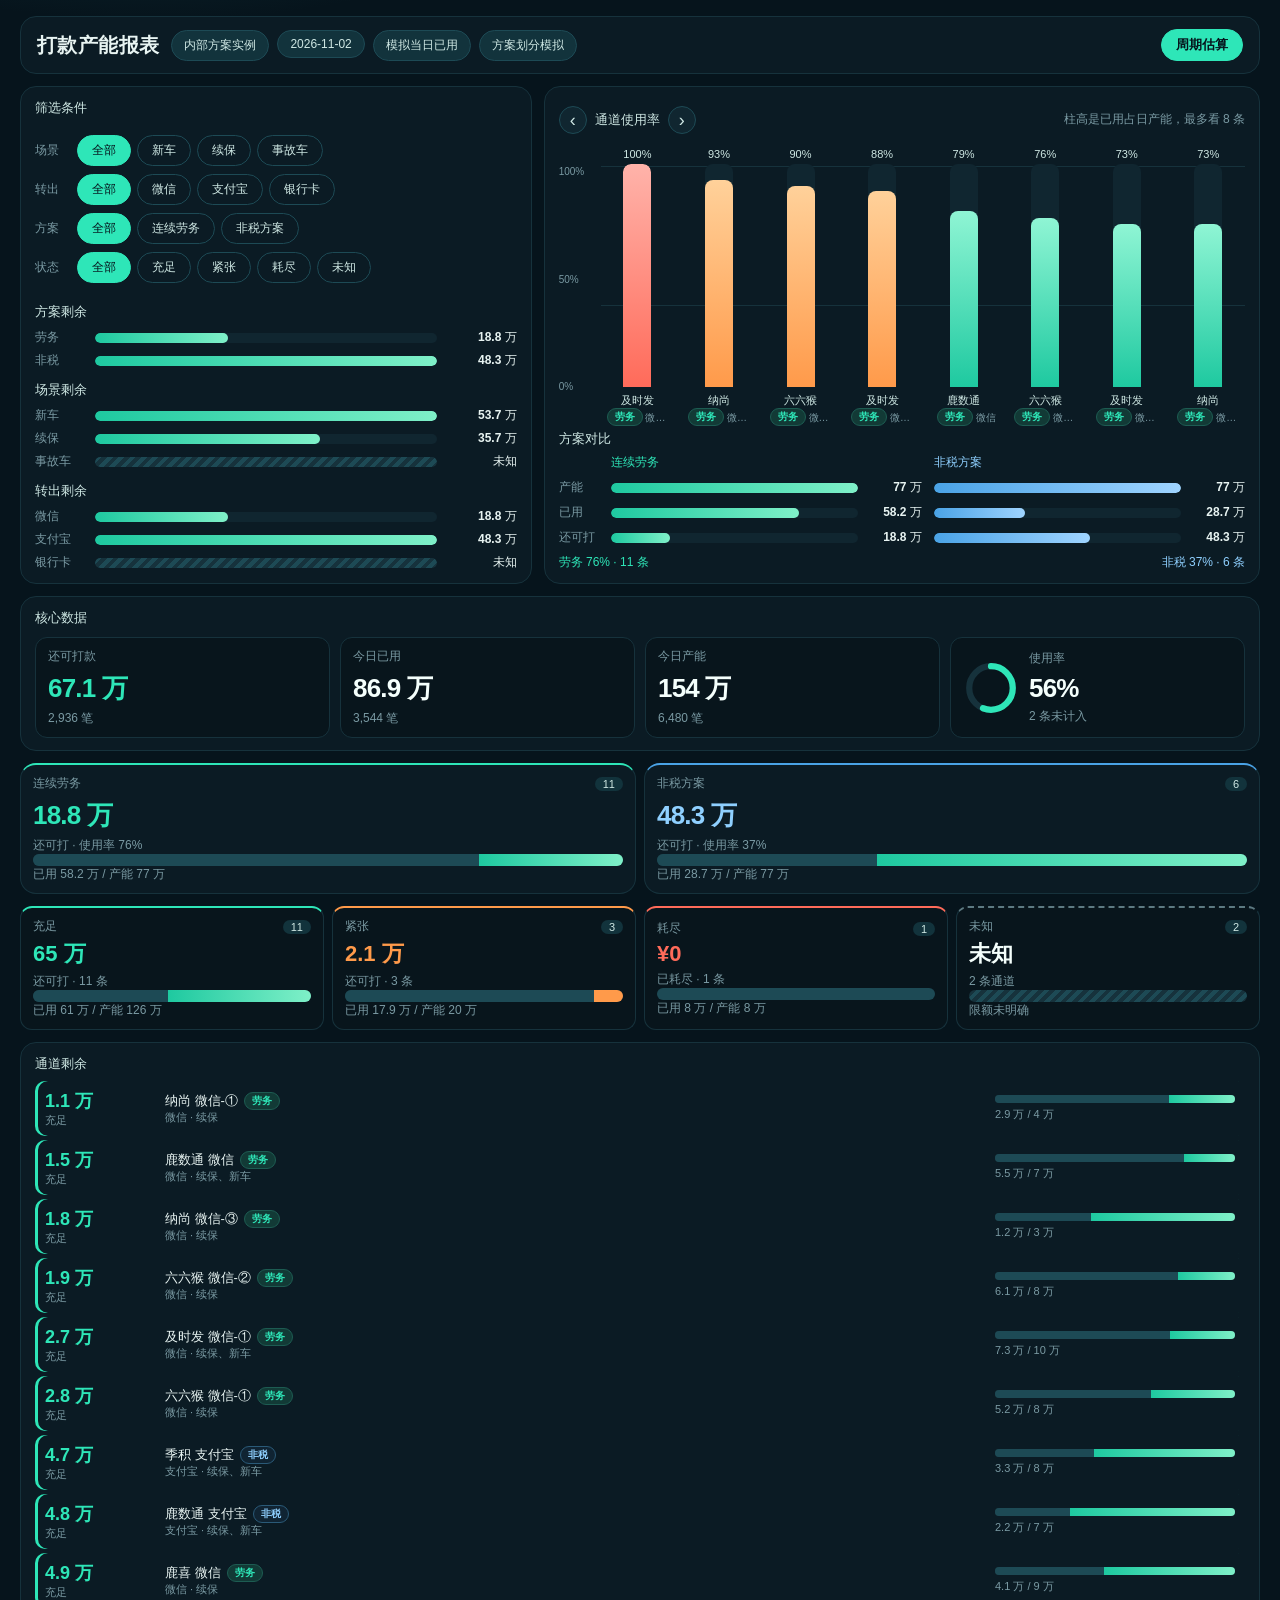
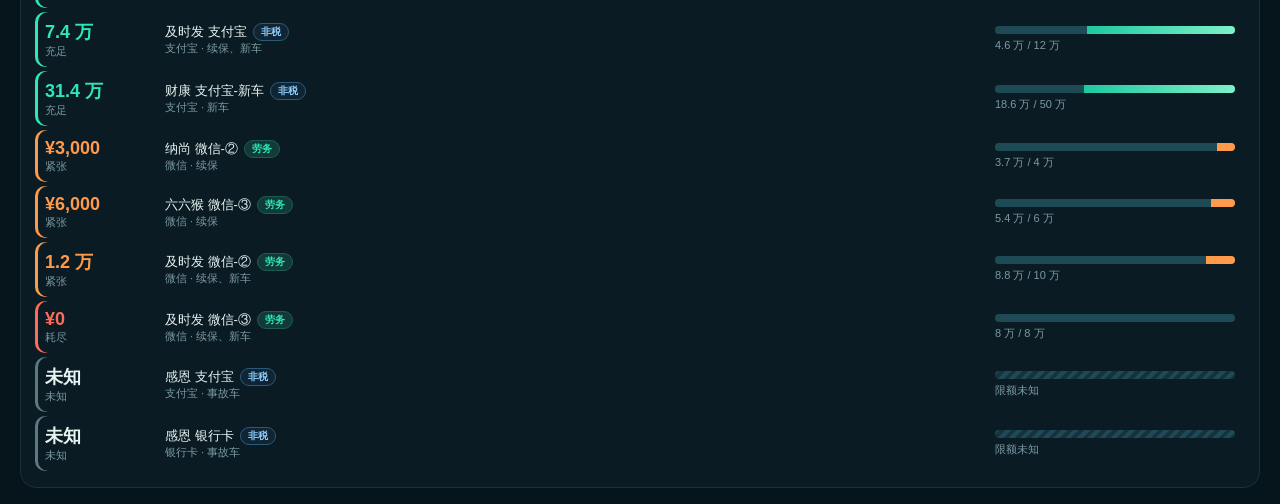
==== commit cd632455: "Publish goods chart, auto-rotate, and date range filter." ====
--- a/capacity.html
+++ b/capacity.html
@@ -4,15 +4,28 @@
   <meta charset="UTF-8" />
   <meta name="viewport" content="width=device-width, initial-scale=1" />
   <title>打款产能报表</title>
-  <link rel="stylesheet" href="./styles.css?v=25" />
+  <link rel="stylesheet" href="./styles.css?v=30" />
 </head>
 <body class="page-capacity">
   <header class="dash-top">
     <h1>打款产能报表</h1>
     <div class="dash-pills">
       <span>内部方案实例</span>
-      <span>2026-11-02</span>
-      <span>模拟今日已用</span>
+      <div class="date-wrap" id="date-wrap">
+        <button type="button" class="date-btn" id="date-btn">2026-11-02</button>
+        <div class="date-pop" id="date-pop" hidden>
+          <div class="date-presets">
+            <button type="button" data-range="day">当天</button>
+            <button type="button" data-range="7">近7日</button>
+            <button type="button" data-range="30">近30日</button>
+          </div>
+          <div class="date-fields">
+            <label>开始<input type="date" id="date-from" min="2026-10-01" max="2026-11-05" value="2026-11-02" /></label>
+            <label>结束<input type="date" id="date-to" min="2026-10-01" max="2026-11-05" value="2026-11-02" /></label>
+          </div>
+        </div>
+      </div>
+      <span id="used-pill">模拟当日已用</span>
       <span>方案划分模拟</span>
     </div>
     <a class="text-btn" href="./index.html">周期估算</a>
@@ -64,6 +77,6 @@
 
   <div id="view" class="cap-view"></div>
 
-  <script src="./capacity.js?v=25"></script>
+  <script src="./capacity.js?v=30"></script>
 </body>
 </html>
--- a/styles.css
+++ b/styles.css
@@ -316,13 +316,78 @@
   gap: 8px;
   flex: 1;
 }
-body.page-capacity .dash-pills span {
+body.page-capacity .dash-pills span,
+body.page-capacity .date-btn {
+  font: inherit;
   font-size: 12px;
   color: #cfe8e4;
   background: #12333c;
   border: 1px solid #1d4a55;
   border-radius: 999px;
   padding: 6px 12px;
+}
+body.page-capacity .date-wrap { position: relative; }
+body.page-capacity .date-btn { cursor: pointer; }
+body.page-capacity .date-btn:hover,
+body.page-capacity .date-wrap:has(#date-pop:not([hidden])) .date-btn {
+  border-color: #2ee6b8;
+  color: #2ee6b8;
+}
+body.page-capacity .date-pop {
+  position: absolute;
+  top: calc(100% + 8px);
+  left: 0;
+  z-index: 20;
+  width: 280px;
+  padding: 12px;
+  background: #0b1b24;
+  border: 1px solid #16323c;
+  border-radius: 14px;
+  box-shadow: 0 12px 32px rgba(0, 0, 0, 0.35);
+}
+body.page-capacity .date-presets {
+  display: flex;
+  gap: 6px;
+  margin-bottom: 10px;
+}
+body.page-capacity .date-presets button {
+  flex: 1;
+  font: inherit;
+  font-size: 12px;
+  color: #cfe8e4;
+  background: #102630;
+  border: 1px solid #1d4a55;
+  border-radius: 999px;
+  padding: 6px 0;
+  cursor: pointer;
+}
+body.page-capacity .date-presets button.on,
+body.page-capacity .date-presets button:hover {
+  border-color: #2ee6b8;
+  color: #06141c;
+  background: #2ee6b8;
+}
+body.page-capacity .date-fields {
+  display: grid;
+  grid-template-columns: 1fr 1fr;
+  gap: 8px;
+}
+body.page-capacity .date-fields label {
+  display: flex;
+  flex-direction: column;
+  gap: 4px;
+  font-size: 11px;
+  color: #7a9aa3;
+}
+body.page-capacity .date-fields input {
+  font: inherit;
+  font-size: 12px;
+  color: #e8f4f2;
+  background: #08151c;
+  border: 1px solid #1d4a55;
+  border-radius: 8px;
+  padding: 6px 8px;
+  color-scheme: dark;
 }
 body.page-capacity .text-btn {
   color: #06141c;
@@ -391,6 +456,42 @@
   display: flex;
   flex-direction: column;
   min-height: 0;
+  overflow: hidden;
+}
+body.page-capacity #cap-chart .chart-block.chart-out-left {
+  animation: chart-out-left 0.26s ease forwards;
+}
+body.page-capacity #cap-chart .chart-block.chart-out-right {
+  animation: chart-out-right 0.26s ease forwards;
+}
+body.page-capacity #cap-chart .chart-block.chart-in-right {
+  animation: chart-in-right 0.32s ease;
+}
+body.page-capacity #cap-chart .chart-block.chart-in-left {
+  animation: chart-in-left 0.32s ease;
+}
+body.page-capacity #cap-chart .chart-block.chart-in-right .vbar-col i,
+body.page-capacity #cap-chart .chart-block.chart-in-left .vbar-col i {
+  transform-origin: bottom;
+  animation: bar-grow 0.42s ease;
+}
+@keyframes chart-out-left {
+  to { opacity: 0; transform: translateX(-36px); }
+}
+@keyframes chart-out-right {
+  to { opacity: 0; transform: translateX(36px); }
+}
+@keyframes chart-in-right {
+  from { opacity: 0; transform: translateX(36px); }
+  to { opacity: 1; transform: translateX(0); }
+}
+@keyframes chart-in-left {
+  from { opacity: 0; transform: translateX(-36px); }
+  to { opacity: 1; transform: translateX(0); }
+}
+@keyframes bar-grow {
+  from { transform: scaleY(0); }
+  to { transform: scaleY(1); }
 }
 body.page-capacity #cap-split { margin-top: 4px; }
 body.page-capacity #cap-split .chart-sub:first-child { margin-top: 8px; }
@@ -421,6 +522,31 @@
   align-items: baseline;
   gap: 12px;
   flex: none;
+}
+body.page-capacity .chart-head.chart-switch { align-items: center; }
+body.page-capacity .chart-switch-title {
+  display: flex;
+  align-items: center;
+  gap: 8px;
+  min-width: 0;
+}
+body.page-capacity .chart-nav {
+  flex: none;
+  width: 28px;
+  height: 28px;
+  border: 1px solid #1d4a55;
+  background: #102630;
+  color: #cfe8e4;
+  border-radius: 50%;
+  font: inherit;
+  font-size: 18px;
+  line-height: 1;
+  cursor: pointer;
+  padding: 0;
+}
+body.page-capacity .chart-nav:hover {
+  border-color: #2ee6b8;
+  color: #2ee6b8;
 }
 body.page-capacity .chart-head .dash-label { margin: 0; }
 body.page-capacity .chart-head .muted { font-size: 12px; }
@@ -483,6 +609,12 @@
 body.page-capacity .vbar.st-紧张.sch-连续劳务 .vbar-col i { background: linear-gradient(180deg, #ffd19a, #ff9a4a); }
 body.page-capacity .vbar.st-紧张.sch-非税方案 .vbar-col i { background: linear-gradient(180deg, #9fd4ff, #4aa3e6); }
 body.page-capacity .vbar.st-耗尽 .vbar-col i { background: linear-gradient(180deg, #ffb3aa, #ff6b5a); }
+body.page-capacity .vbar.gd-wx .vbar-col i { background: linear-gradient(180deg, #8ff5d4, #1ec9a0); }
+body.page-capacity .vbar.gd-ali .vbar-col i { background: linear-gradient(180deg, #9fd4ff, #4aa3e6); }
+body.page-capacity .vbar.gd-other .vbar-col i { background: linear-gradient(180deg, #e8d39a, #c9a46a); }
+body.page-capacity .vbar.gd-wx.hot .vbar-col i,
+body.page-capacity .vbar.gd-ali.hot .vbar-col i { background: linear-gradient(180deg, #ffd19a, #ff9a4a); }
+body.page-capacity .vbars-y.goods-y { padding-bottom: 44px; }
 body.page-capacity .vbar em,
 body.page-capacity .vbar b {
   display: block;
